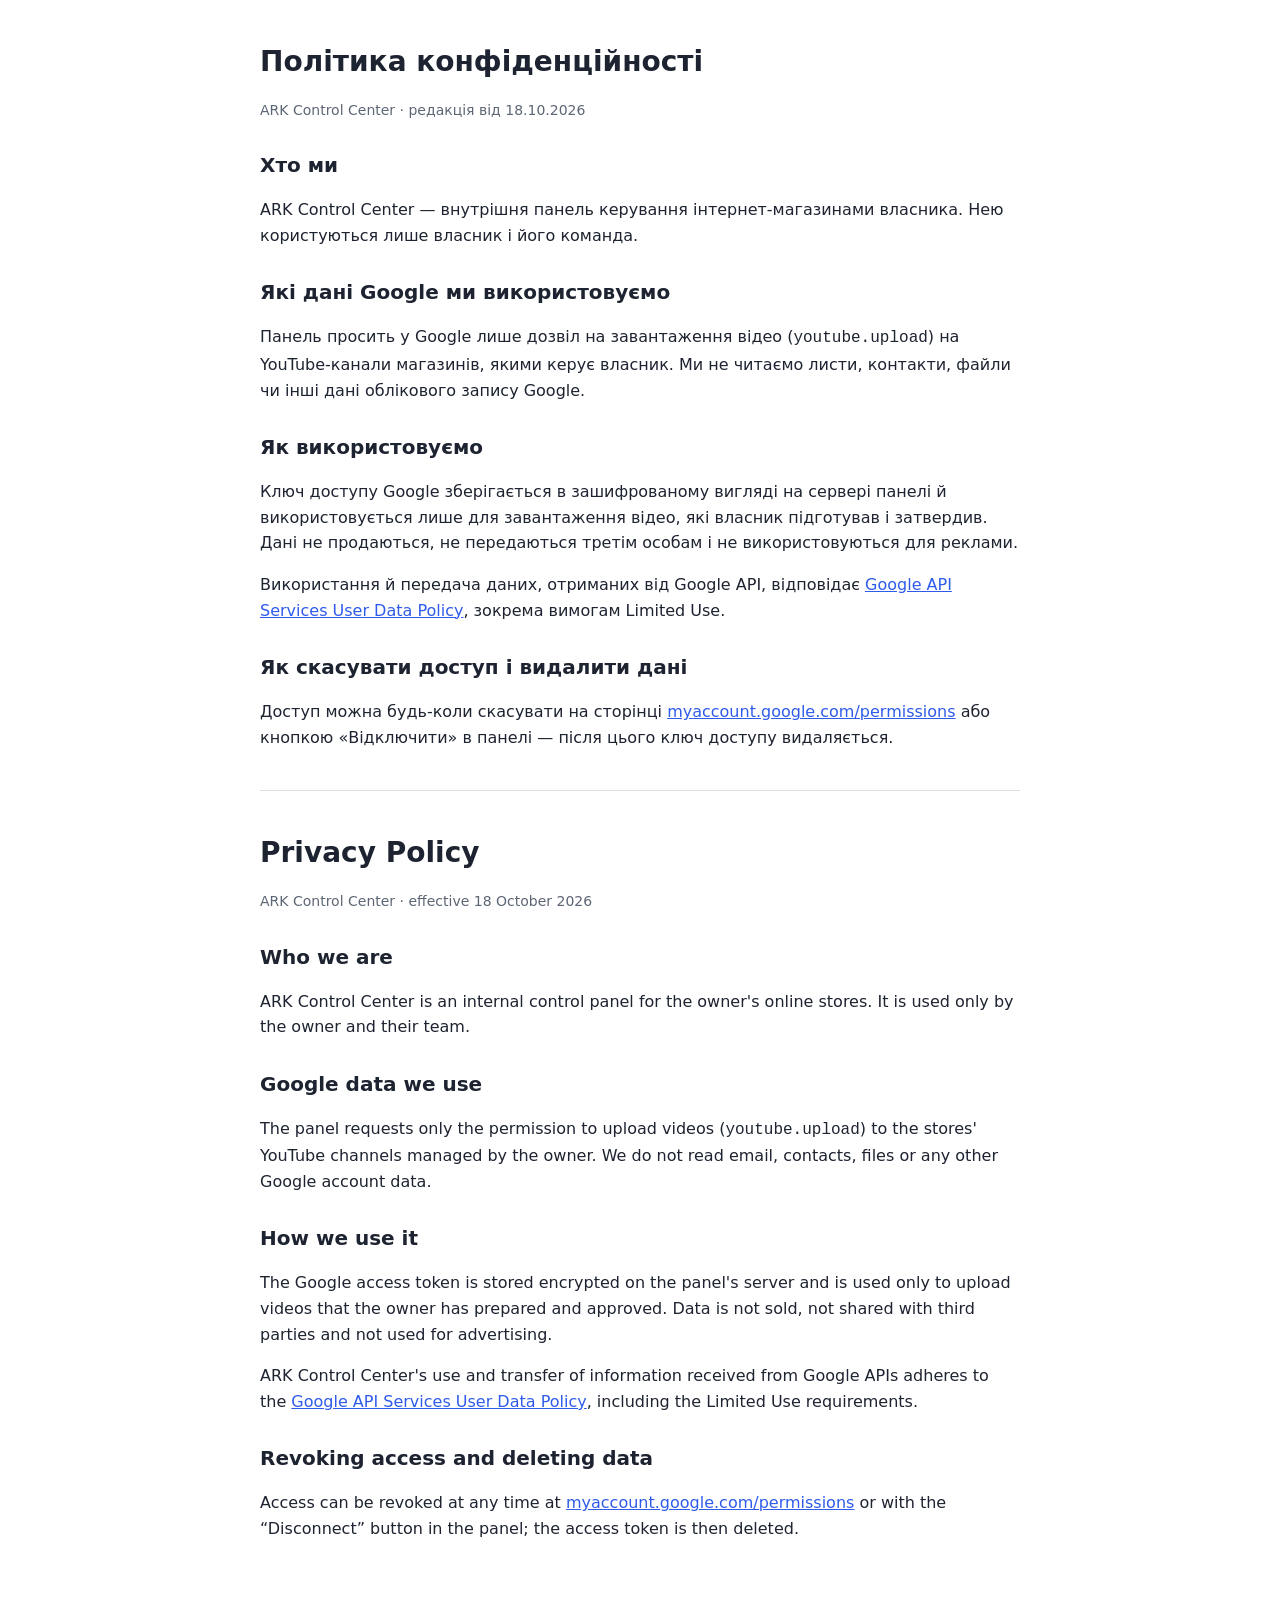
==== privacy.html @ fe8866d7 "Головна сторінка й політика конфіденційності ARK Control Center" ====
<!doctype html>
<html lang="uk">
<head>
<meta charset="utf-8"><meta name="viewport" content="width=device-width, initial-scale=1">
<title>Privacy Policy</title>
<link rel="stylesheet" href="style.css">
</head>
<body><main>
<h1>Політика конфіденційності</h1>
<p class="muted">ARK Control Center · редакція від 18.10.2026</p>
<h2>Хто ми</h2>
<p>ARK Control Center — внутрішня панель керування інтернет-магазинами власника. Нею користуються лише власник і його команда.</p>
<h2>Які дані Google ми використовуємо</h2>
<p>Панель просить у Google лише дозвіл на завантаження відео (<code>youtube.upload</code>) на YouTube-канали магазинів, якими керує власник. Ми не читаємо листи, контакти, файли чи інші дані облікового запису Google.</p>
<h2>Як використовуємо</h2>
<p>Ключ доступу Google зберігається в зашифрованому вигляді на сервері панелі й використовується лише для завантаження відео, які власник підготував і затвердив. Дані не продаються, не передаються третім особам і не використовуються для реклами.</p>
<p>Використання й передача даних, отриманих від Google API, відповідає <a href="https://developers.google.com/terms/api-services-user-data-policy">Google API Services User Data Policy</a>, зокрема вимогам Limited Use.</p>
<h2>Як скасувати доступ і видалити дані</h2>
<p>Доступ можна будь-коли скасувати на сторінці <a href="https://myaccount.google.com/permissions">myaccount.google.com/permissions</a> або кнопкою «Відключити» в панелі — після цього ключ доступу видаляється.</p>
<hr>
<h1 lang="en">Privacy Policy</h1>
<p class="muted" lang="en">ARK Control Center · effective 18 October 2026</p>
<h2 lang="en">Who we are</h2>
<p lang="en">ARK Control Center is an internal control panel for the owner's online stores. It is used only by the owner and their team.</p>
<h2 lang="en">Google data we use</h2>
<p lang="en">The panel requests only the permission to upload videos (<code>youtube.upload</code>) to the stores' YouTube channels managed by the owner. We do not read email, contacts, files or any other Google account data.</p>
<h2 lang="en">How we use it</h2>
<p lang="en">The Google access token is stored encrypted on the panel's server and is used only to upload videos that the owner has prepared and approved. Data is not sold, not shared with third parties and not used for advertising.</p>
<p lang="en">ARK Control Center's use and transfer of information received from Google APIs adheres to the <a href="https://developers.google.com/terms/api-services-user-data-policy">Google API Services User Data Policy</a>, including the Limited Use requirements.</p>
<h2 lang="en">Revoking access and deleting data</h2>
<p lang="en">Access can be revoked at any time at <a href="https://myaccount.google.com/permissions">myaccount.google.com/permissions</a> or with the “Disconnect” button in the panel; the access token is then deleted.</p>
</main></body>
</html>
---- style.css ----
:root { color-scheme: light dark; --bg: #fff; --text: #1d2330; --muted: #5d6675; --accent: #2f5bea; }
@media (prefers-color-scheme: dark) { :root { --bg: #111418; --text: #e6e9ef; --muted: #9aa3b2; --accent: #7f9cff; } }
body { margin: 0; background: var(--bg); color: var(--text); font: 16px/1.6 system-ui, -apple-system, "Segoe UI", Roboto, sans-serif; }
main { max-width: 760px; margin: 0 auto; padding: 40px 16px 64px; }
h1 { font-size: 28px; margin: 0 0 8px; } h2 { font-size: 20px; margin: 28px 0 8px; }
.muted { color: var(--muted); font-size: 14px; } a { color: var(--accent); }
hr { border: 0; border-top: 1px solid rgba(127,127,127,.25); margin: 40px 0; }
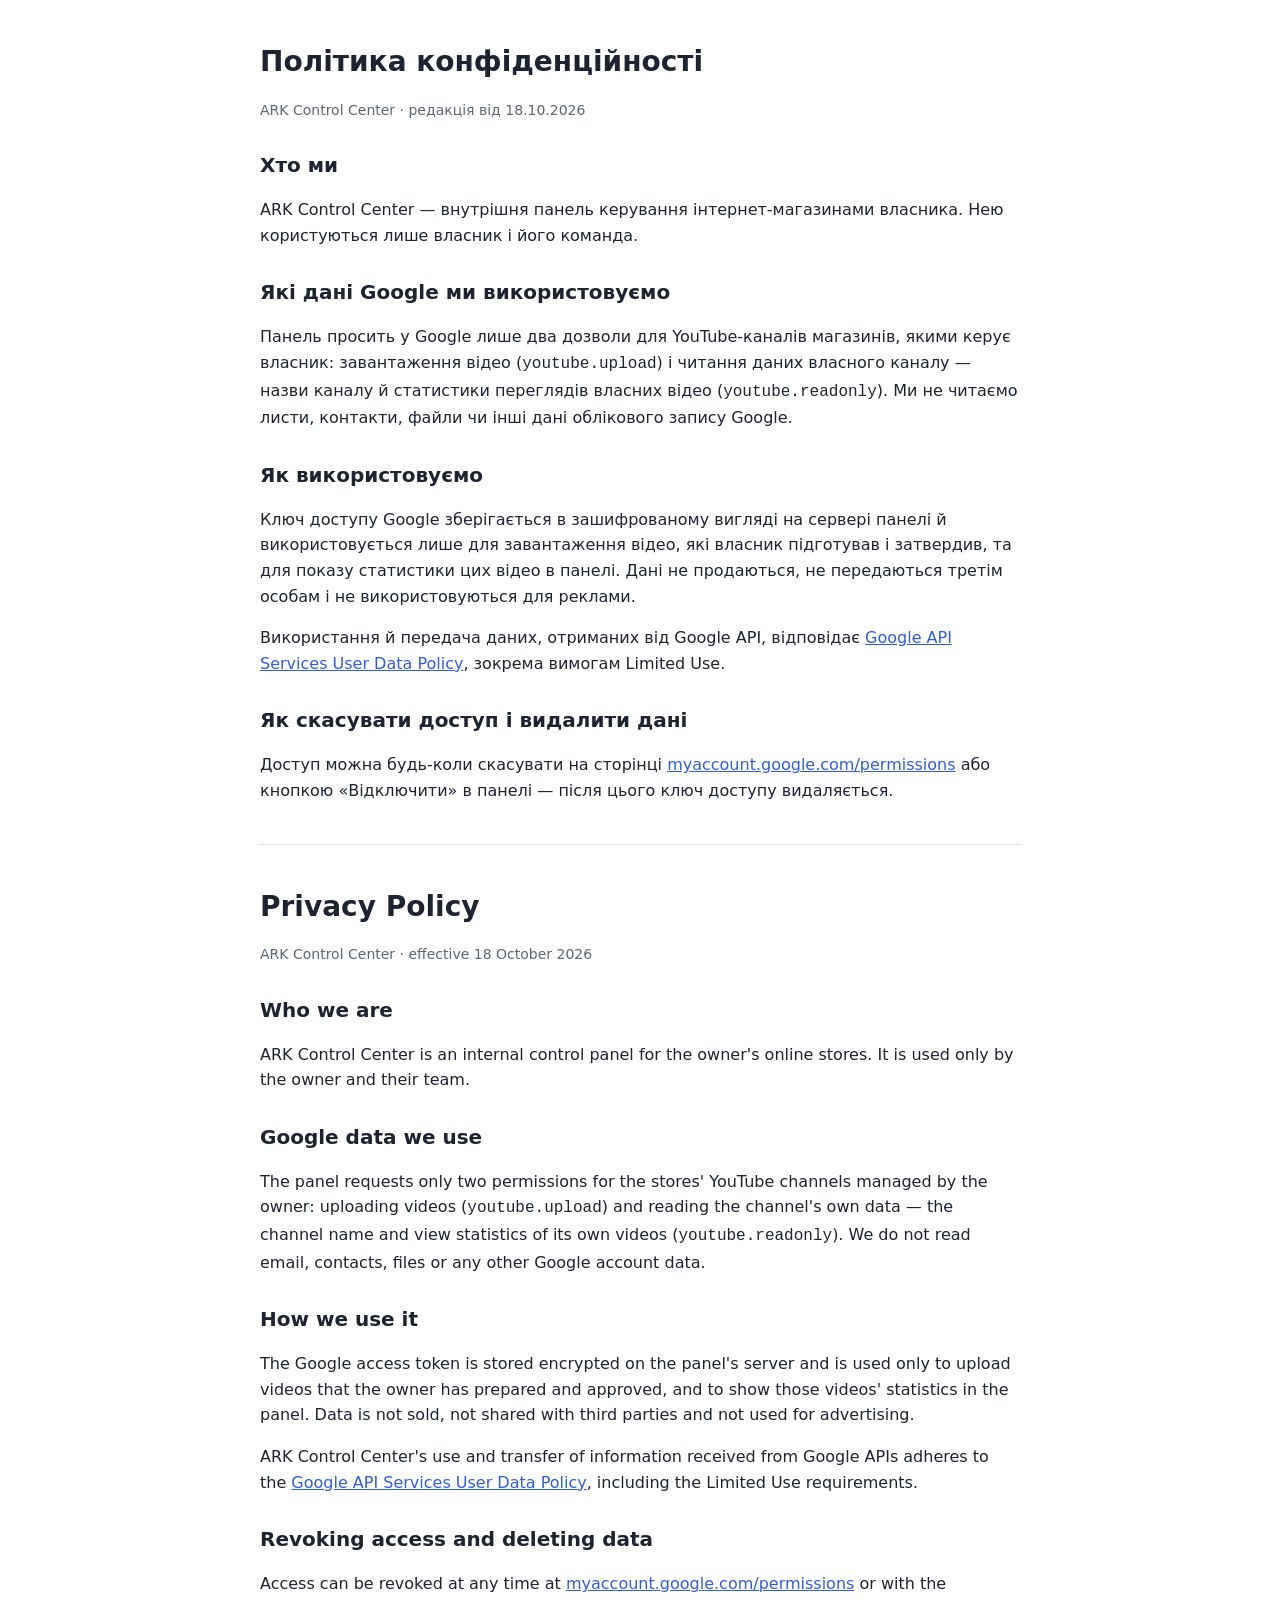
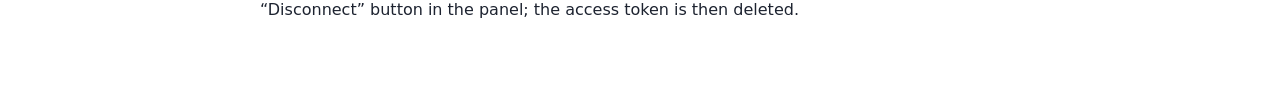
==== commit 69bf89fa: "Політика: дозвіл на читання даних власного каналу (статистика відео)" ====
--- a/privacy.html
+++ b/privacy.html
@@ -11,9 +11,9 @@
 <h2>Хто ми</h2>
 <p>ARK Control Center — внутрішня панель керування інтернет-магазинами власника. Нею користуються лише власник і його команда.</p>
 <h2>Які дані Google ми використовуємо</h2>
-<p>Панель просить у Google лише дозвіл на завантаження відео (<code>youtube.upload</code>) на YouTube-канали магазинів, якими керує власник. Ми не читаємо листи, контакти, файли чи інші дані облікового запису Google.</p>
+<p>Панель просить у Google лише два дозволи для YouTube-каналів магазинів, якими керує власник: завантаження відео (<code>youtube.upload</code>) і читання даних власного каналу — назви каналу й статистики переглядів власних відео (<code>youtube.readonly</code>). Ми не читаємо листи, контакти, файли чи інші дані облікового запису Google.</p>
 <h2>Як використовуємо</h2>
-<p>Ключ доступу Google зберігається в зашифрованому вигляді на сервері панелі й використовується лише для завантаження відео, які власник підготував і затвердив. Дані не продаються, не передаються третім особам і не використовуються для реклами.</p>
+<p>Ключ доступу Google зберігається в зашифрованому вигляді на сервері панелі й використовується лише для завантаження відео, які власник підготував і затвердив, та для показу статистики цих відео в панелі. Дані не продаються, не передаються третім особам і не використовуються для реклами.</p>
 <p>Використання й передача даних, отриманих від Google API, відповідає <a href="https://developers.google.com/terms/api-services-user-data-policy">Google API Services User Data Policy</a>, зокрема вимогам Limited Use.</p>
 <h2>Як скасувати доступ і видалити дані</h2>
 <p>Доступ можна будь-коли скасувати на сторінці <a href="https://myaccount.google.com/permissions">myaccount.google.com/permissions</a> або кнопкою «Відключити» в панелі — після цього ключ доступу видаляється.</p>
@@ -23,9 +23,9 @@
 <h2 lang="en">Who we are</h2>
 <p lang="en">ARK Control Center is an internal control panel for the owner's online stores. It is used only by the owner and their team.</p>
 <h2 lang="en">Google data we use</h2>
-<p lang="en">The panel requests only the permission to upload videos (<code>youtube.upload</code>) to the stores' YouTube channels managed by the owner. We do not read email, contacts, files or any other Google account data.</p>
+<p lang="en">The panel requests only two permissions for the stores' YouTube channels managed by the owner: uploading videos (<code>youtube.upload</code>) and reading the channel's own data — the channel name and view statistics of its own videos (<code>youtube.readonly</code>). We do not read email, contacts, files or any other Google account data.</p>
 <h2 lang="en">How we use it</h2>
-<p lang="en">The Google access token is stored encrypted on the panel's server and is used only to upload videos that the owner has prepared and approved. Data is not sold, not shared with third parties and not used for advertising.</p>
+<p lang="en">The Google access token is stored encrypted on the panel's server and is used only to upload videos that the owner has prepared and approved, and to show those videos' statistics in the panel. Data is not sold, not shared with third parties and not used for advertising.</p>
 <p lang="en">ARK Control Center's use and transfer of information received from Google APIs adheres to the <a href="https://developers.google.com/terms/api-services-user-data-policy">Google API Services User Data Policy</a>, including the Limited Use requirements.</p>
 <h2 lang="en">Revoking access and deleting data</h2>
 <p lang="en">Access can be revoked at any time at <a href="https://myaccount.google.com/permissions">myaccount.google.com/permissions</a> or with the “Disconnect” button in the panel; the access token is then deleted.</p>
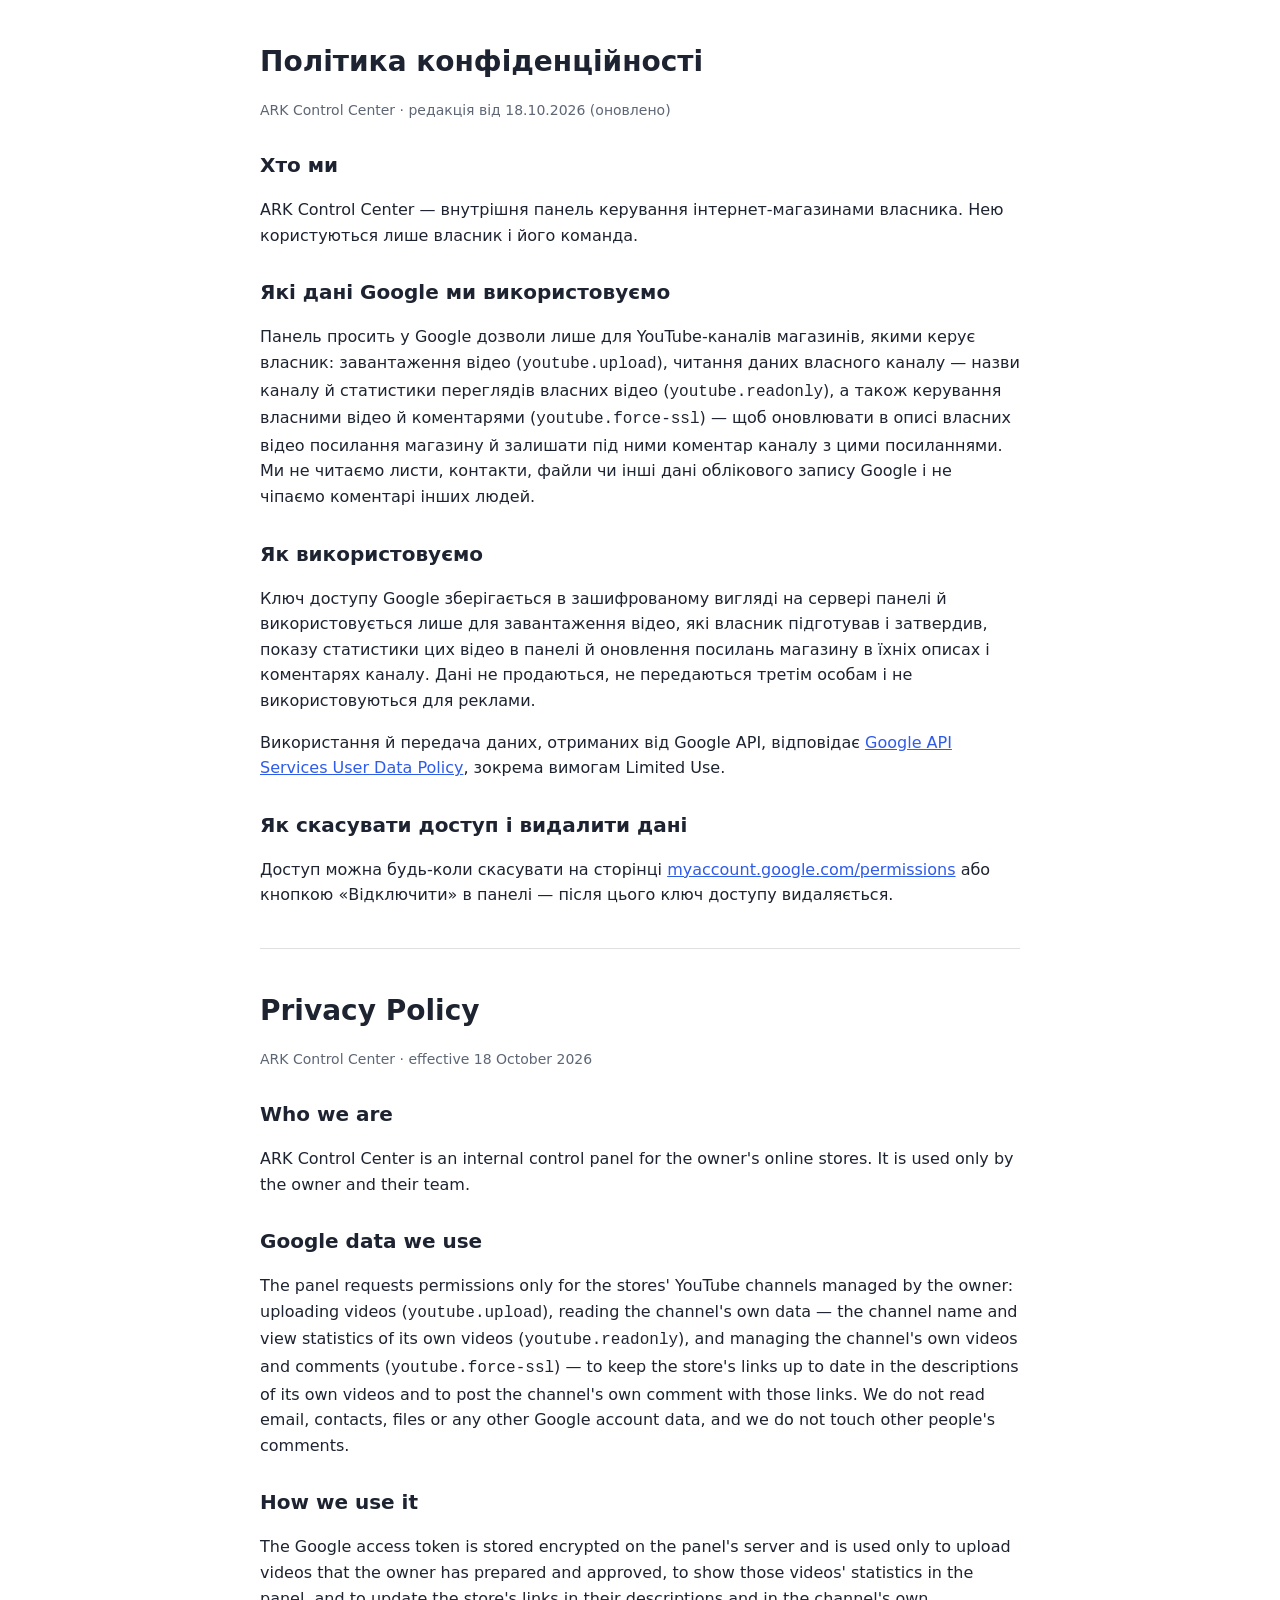
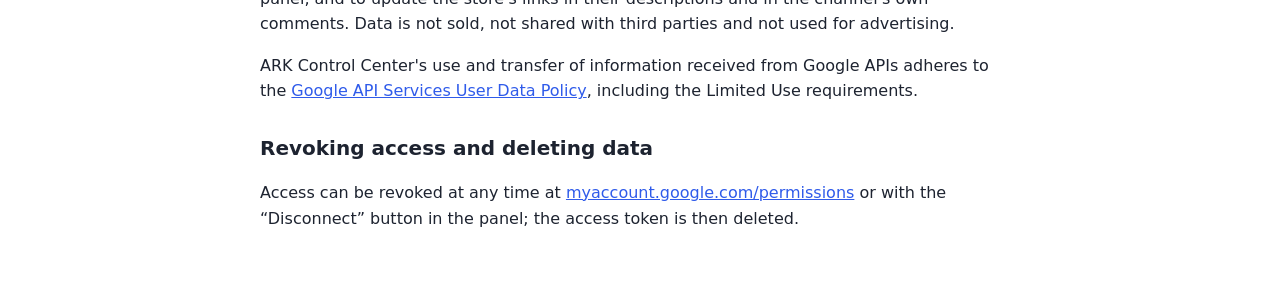
==== commit 67018be0: "Політика: керування описами й коментарями власних відео (посилання магазину)" ====
--- a/privacy.html
+++ b/privacy.html
@@ -7,13 +7,13 @@
 </head>
 <body><main>
 <h1>Політика конфіденційності</h1>
-<p class="muted">ARK Control Center · редакція від 18.10.2026</p>
+<p class="muted">ARK Control Center · редакція від 18.10.2026 (оновлено)</p>
 <h2>Хто ми</h2>
 <p>ARK Control Center — внутрішня панель керування інтернет-магазинами власника. Нею користуються лише власник і його команда.</p>
 <h2>Які дані Google ми використовуємо</h2>
-<p>Панель просить у Google лише два дозволи для YouTube-каналів магазинів, якими керує власник: завантаження відео (<code>youtube.upload</code>) і читання даних власного каналу — назви каналу й статистики переглядів власних відео (<code>youtube.readonly</code>). Ми не читаємо листи, контакти, файли чи інші дані облікового запису Google.</p>
+<p>Панель просить у Google дозволи лише для YouTube-каналів магазинів, якими керує власник: завантаження відео (<code>youtube.upload</code>), читання даних власного каналу — назви каналу й статистики переглядів власних відео (<code>youtube.readonly</code>), а також керування власними відео й коментарями (<code>youtube.force-ssl</code>) — щоб оновлювати в описі власних відео посилання магазину й залишати під ними коментар каналу з цими посиланнями. Ми не читаємо листи, контакти, файли чи інші дані облікового запису Google і не чіпаємо коментарі інших людей.</p>
 <h2>Як використовуємо</h2>
-<p>Ключ доступу Google зберігається в зашифрованому вигляді на сервері панелі й використовується лише для завантаження відео, які власник підготував і затвердив, та для показу статистики цих відео в панелі. Дані не продаються, не передаються третім особам і не використовуються для реклами.</p>
+<p>Ключ доступу Google зберігається в зашифрованому вигляді на сервері панелі й використовується лише для завантаження відео, які власник підготував і затвердив, показу статистики цих відео в панелі й оновлення посилань магазину в їхніх описах і коментарях каналу. Дані не продаються, не передаються третім особам і не використовуються для реклами.</p>
 <p>Використання й передача даних, отриманих від Google API, відповідає <a href="https://developers.google.com/terms/api-services-user-data-policy">Google API Services User Data Policy</a>, зокрема вимогам Limited Use.</p>
 <h2>Як скасувати доступ і видалити дані</h2>
 <p>Доступ можна будь-коли скасувати на сторінці <a href="https://myaccount.google.com/permissions">myaccount.google.com/permissions</a> або кнопкою «Відключити» в панелі — після цього ключ доступу видаляється.</p>
@@ -23,9 +23,9 @@
 <h2 lang="en">Who we are</h2>
 <p lang="en">ARK Control Center is an internal control panel for the owner's online stores. It is used only by the owner and their team.</p>
 <h2 lang="en">Google data we use</h2>
-<p lang="en">The panel requests only two permissions for the stores' YouTube channels managed by the owner: uploading videos (<code>youtube.upload</code>) and reading the channel's own data — the channel name and view statistics of its own videos (<code>youtube.readonly</code>). We do not read email, contacts, files or any other Google account data.</p>
+<p lang="en">The panel requests permissions only for the stores' YouTube channels managed by the owner: uploading videos (<code>youtube.upload</code>), reading the channel's own data — the channel name and view statistics of its own videos (<code>youtube.readonly</code>), and managing the channel's own videos and comments (<code>youtube.force-ssl</code>) — to keep the store's links up to date in the descriptions of its own videos and to post the channel's own comment with those links. We do not read email, contacts, files or any other Google account data, and we do not touch other people's comments.</p>
 <h2 lang="en">How we use it</h2>
-<p lang="en">The Google access token is stored encrypted on the panel's server and is used only to upload videos that the owner has prepared and approved, and to show those videos' statistics in the panel. Data is not sold, not shared with third parties and not used for advertising.</p>
+<p lang="en">The Google access token is stored encrypted on the panel's server and is used only to upload videos that the owner has prepared and approved, to show those videos' statistics in the panel, and to update the store's links in their descriptions and in the channel's own comments. Data is not sold, not shared with third parties and not used for advertising.</p>
 <p lang="en">ARK Control Center's use and transfer of information received from Google APIs adheres to the <a href="https://developers.google.com/terms/api-services-user-data-policy">Google API Services User Data Policy</a>, including the Limited Use requirements.</p>
 <h2 lang="en">Revoking access and deleting data</h2>
 <p lang="en">Access can be revoked at any time at <a href="https://myaccount.google.com/permissions">myaccount.google.com/permissions</a> or with the “Disconnect” button in the panel; the access token is then deleted.</p>
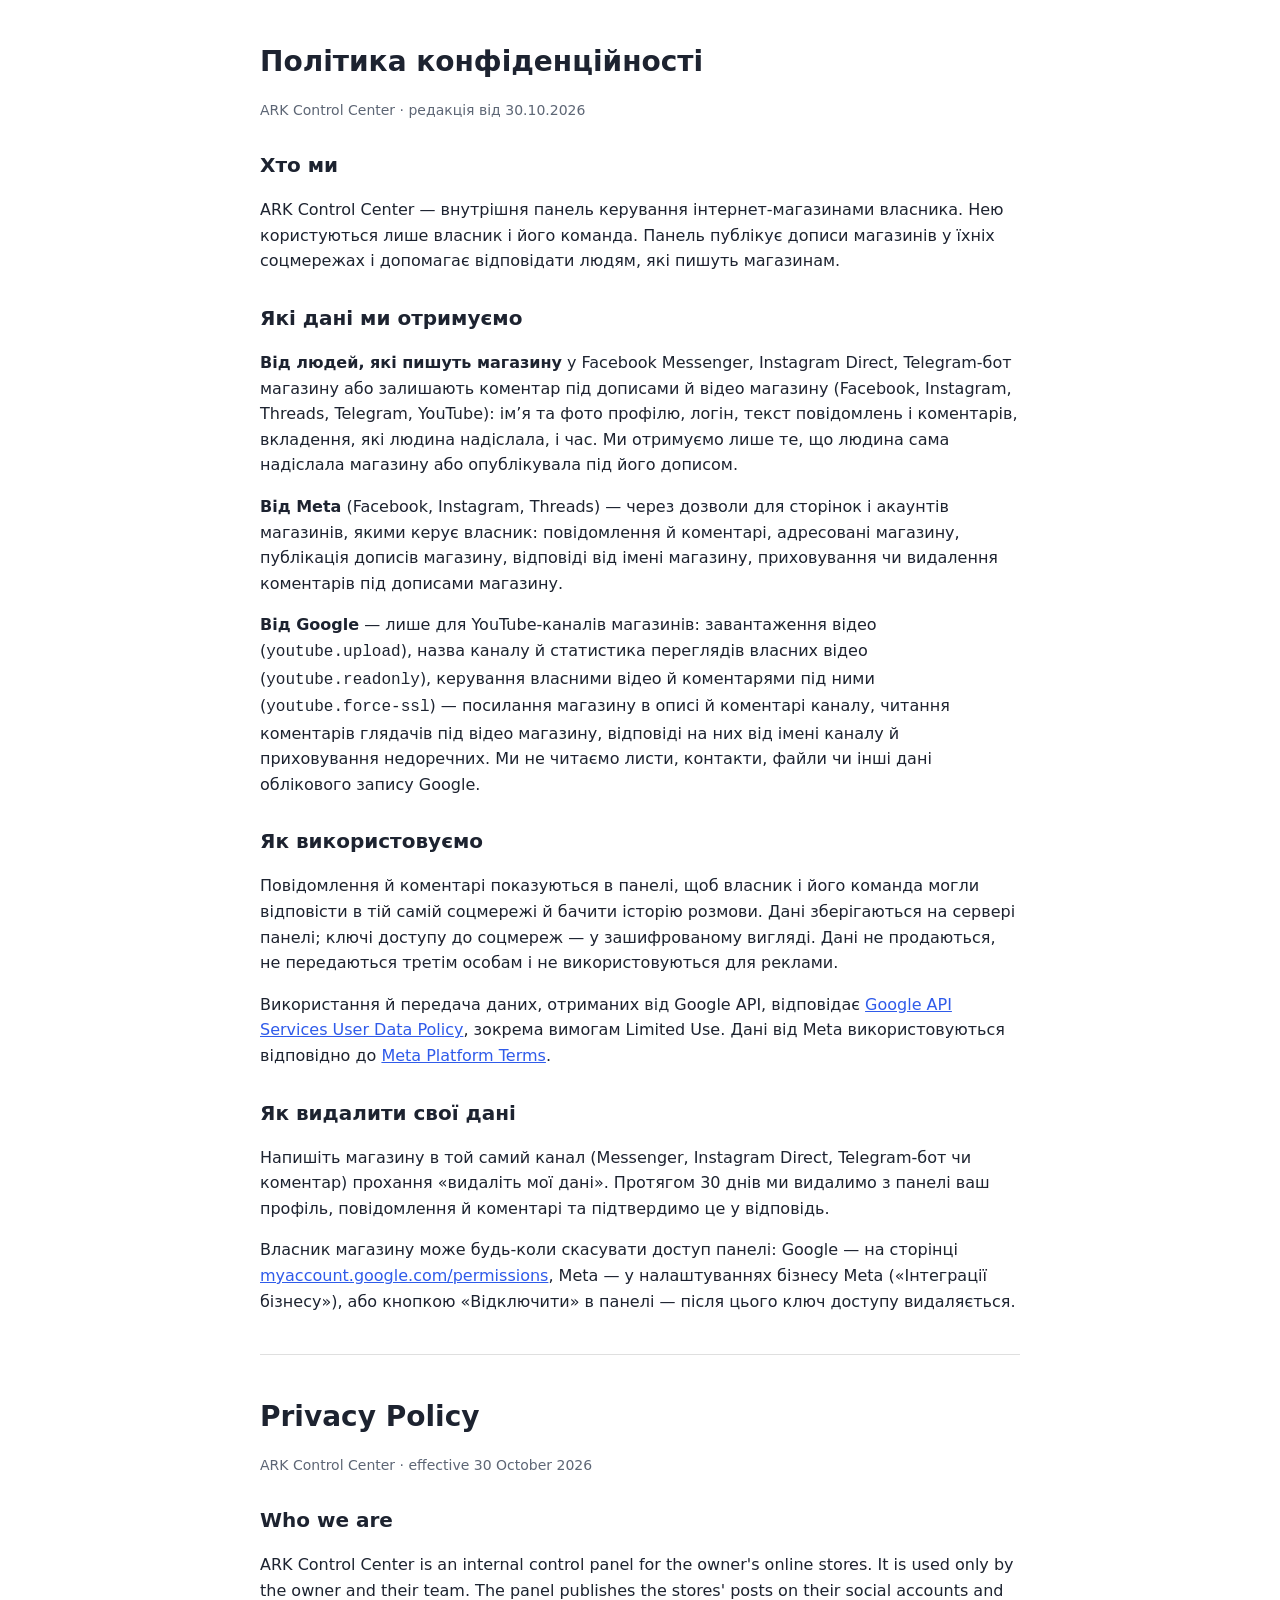
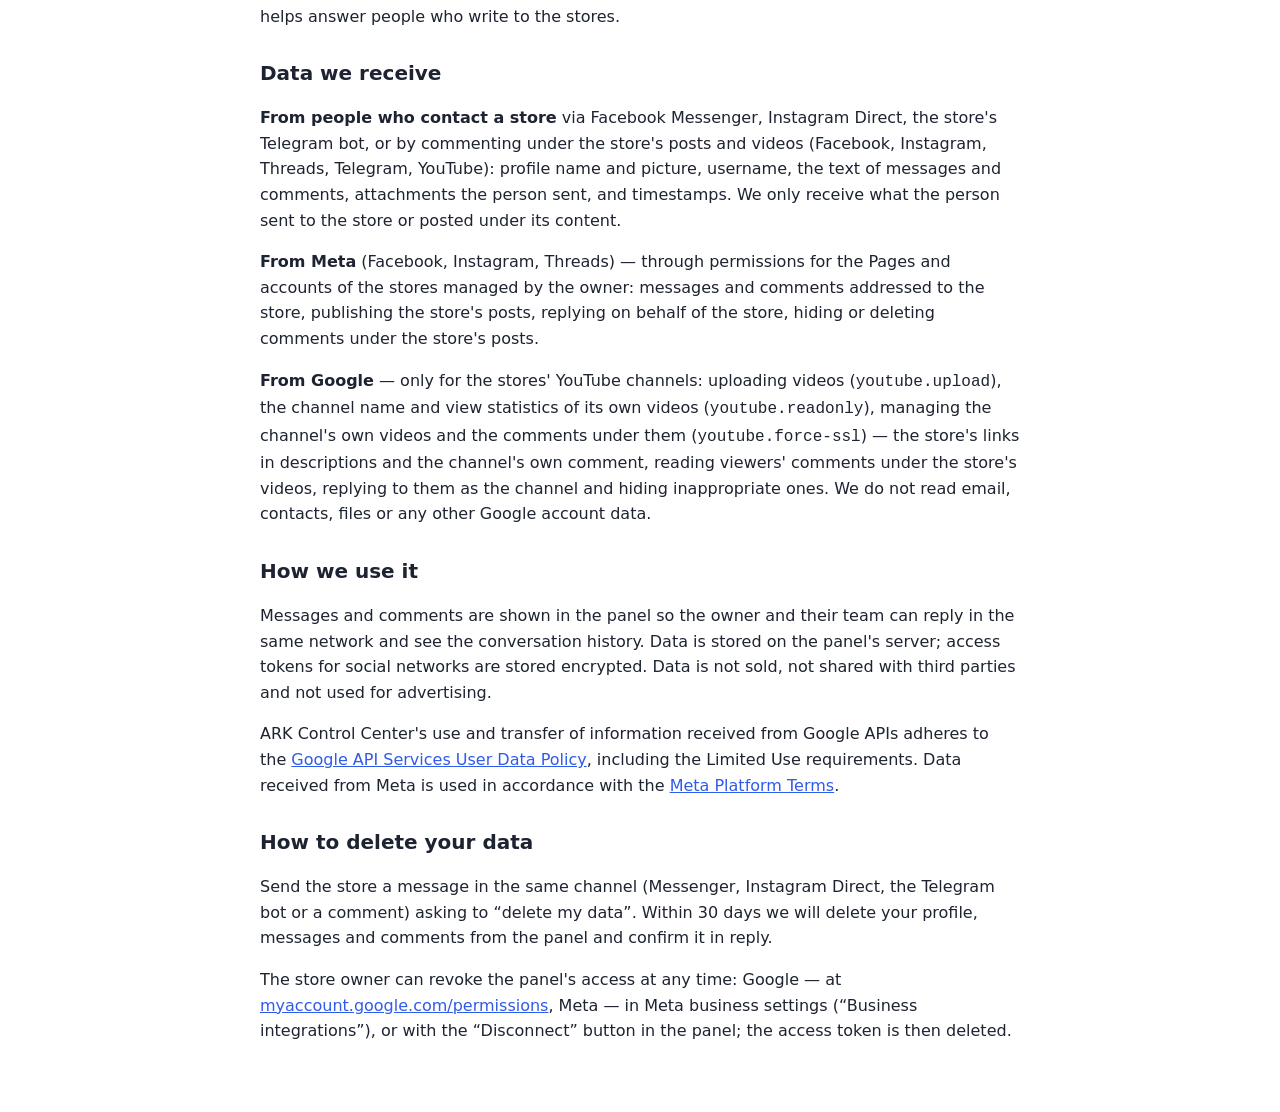
==== commit fed3031f: "Політика конфіденційності: Meta (Messenger, Instagram, коментарі), YouTube-коментарі глядачів, як ви" ====
--- a/privacy.html
+++ b/privacy.html
@@ -7,27 +7,33 @@
 </head>
 <body><main>
 <h1>Політика конфіденційності</h1>
-<p class="muted">ARK Control Center · редакція від 18.10.2026 (оновлено)</p>
+<p class="muted">ARK Control Center · редакція від 30.10.2026</p>
 <h2>Хто ми</h2>
-<p>ARK Control Center — внутрішня панель керування інтернет-магазинами власника. Нею користуються лише власник і його команда.</p>
-<h2>Які дані Google ми використовуємо</h2>
-<p>Панель просить у Google дозволи лише для YouTube-каналів магазинів, якими керує власник: завантаження відео (<code>youtube.upload</code>), читання даних власного каналу — назви каналу й статистики переглядів власних відео (<code>youtube.readonly</code>), а також керування власними відео й коментарями (<code>youtube.force-ssl</code>) — щоб оновлювати в описі власних відео посилання магазину й залишати під ними коментар каналу з цими посиланнями. Ми не читаємо листи, контакти, файли чи інші дані облікового запису Google і не чіпаємо коментарі інших людей.</p>
+<p>ARK Control Center — внутрішня панель керування інтернет-магазинами власника. Нею користуються лише власник і його команда. Панель публікує дописи магазинів у їхніх соцмережах і допомагає відповідати людям, які пишуть магазинам.</p>
+<h2>Які дані ми отримуємо</h2>
+<p><b>Від людей, які пишуть магазину</b> у Facebook Messenger, Instagram Direct, Telegram-бот магазину або залишають коментар під дописами й відео магазину (Facebook, Instagram, Threads, Telegram, YouTube): ім’я та фото профілю, логін, текст повідомлень і коментарів, вкладення, які людина надіслала, і час. Ми отримуємо лише те, що людина сама надіслала магазину або опублікувала під його дописом.</p>
+<p><b>Від Meta</b> (Facebook, Instagram, Threads) — через дозволи для сторінок і акаунтів магазинів, якими керує власник: повідомлення й коментарі, адресовані магазину, публікація дописів магазину, відповіді від імені магазину, приховування чи видалення коментарів під дописами магазину.</p>
+<p><b>Від Google</b> — лише для YouTube-каналів магазинів: завантаження відео (<code>youtube.upload</code>), назва каналу й статистика переглядів власних відео (<code>youtube.readonly</code>), керування власними відео й коментарями під ними (<code>youtube.force-ssl</code>) — посилання магазину в описі й коментарі каналу, читання коментарів глядачів під відео магазину, відповіді на них від імені каналу й приховування недоречних. Ми не читаємо листи, контакти, файли чи інші дані облікового запису Google.</p>
 <h2>Як використовуємо</h2>
-<p>Ключ доступу Google зберігається в зашифрованому вигляді на сервері панелі й використовується лише для завантаження відео, які власник підготував і затвердив, показу статистики цих відео в панелі й оновлення посилань магазину в їхніх описах і коментарях каналу. Дані не продаються, не передаються третім особам і не використовуються для реклами.</p>
-<p>Використання й передача даних, отриманих від Google API, відповідає <a href="https://developers.google.com/terms/api-services-user-data-policy">Google API Services User Data Policy</a>, зокрема вимогам Limited Use.</p>
-<h2>Як скасувати доступ і видалити дані</h2>
-<p>Доступ можна будь-коли скасувати на сторінці <a href="https://myaccount.google.com/permissions">myaccount.google.com/permissions</a> або кнопкою «Відключити» в панелі — після цього ключ доступу видаляється.</p>
+<p>Повідомлення й коментарі показуються в панелі, щоб власник і його команда могли відповісти в тій самій соцмережі й бачити історію розмови. Дані зберігаються на сервері панелі; ключі доступу до соцмереж — у зашифрованому вигляді. Дані не продаються, не передаються третім особам і не використовуються для реклами.</p>
+<p>Використання й передача даних, отриманих від Google API, відповідає <a href="https://developers.google.com/terms/api-services-user-data-policy">Google API Services User Data Policy</a>, зокрема вимогам Limited Use. Дані від Meta використовуються відповідно до <a href="https://developers.facebook.com/terms/">Meta Platform Terms</a>.</p>
+<h2 id="data-deletion">Як видалити свої дані</h2>
+<p>Напишіть магазину в той самий канал (Messenger, Instagram Direct, Telegram-бот чи коментар) прохання «видаліть мої дані». Протягом 30 днів ми видалимо з панелі ваш профіль, повідомлення й коментарі та підтвердимо це у відповідь.</p>
+<p>Власник магазину може будь-коли скасувати доступ панелі: Google — на сторінці <a href="https://myaccount.google.com/permissions">myaccount.google.com/permissions</a>, Meta — у налаштуваннях бізнесу Meta («Інтеграції бізнесу»), або кнопкою «Відключити» в панелі — після цього ключ доступу видаляється.</p>
 <hr>
 <h1 lang="en">Privacy Policy</h1>
-<p class="muted" lang="en">ARK Control Center · effective 18 October 2026</p>
+<p class="muted" lang="en">ARK Control Center · effective 30 October 2026</p>
 <h2 lang="en">Who we are</h2>
-<p lang="en">ARK Control Center is an internal control panel for the owner's online stores. It is used only by the owner and their team.</p>
-<h2 lang="en">Google data we use</h2>
-<p lang="en">The panel requests permissions only for the stores' YouTube channels managed by the owner: uploading videos (<code>youtube.upload</code>), reading the channel's own data — the channel name and view statistics of its own videos (<code>youtube.readonly</code>), and managing the channel's own videos and comments (<code>youtube.force-ssl</code>) — to keep the store's links up to date in the descriptions of its own videos and to post the channel's own comment with those links. We do not read email, contacts, files or any other Google account data, and we do not touch other people's comments.</p>
+<p lang="en">ARK Control Center is an internal control panel for the owner's online stores. It is used only by the owner and their team. The panel publishes the stores' posts on their social accounts and helps answer people who write to the stores.</p>
+<h2 lang="en">Data we receive</h2>
+<p lang="en"><b>From people who contact a store</b> via Facebook Messenger, Instagram Direct, the store's Telegram bot, or by commenting under the store's posts and videos (Facebook, Instagram, Threads, Telegram, YouTube): profile name and picture, username, the text of messages and comments, attachments the person sent, and timestamps. We only receive what the person sent to the store or posted under its content.</p>
+<p lang="en"><b>From Meta</b> (Facebook, Instagram, Threads) — through permissions for the Pages and accounts of the stores managed by the owner: messages and comments addressed to the store, publishing the store's posts, replying on behalf of the store, hiding or deleting comments under the store's posts.</p>
+<p lang="en"><b>From Google</b> — only for the stores' YouTube channels: uploading videos (<code>youtube.upload</code>), the channel name and view statistics of its own videos (<code>youtube.readonly</code>), managing the channel's own videos and the comments under them (<code>youtube.force-ssl</code>) — the store's links in descriptions and the channel's own comment, reading viewers' comments under the store's videos, replying to them as the channel and hiding inappropriate ones. We do not read email, contacts, files or any other Google account data.</p>
 <h2 lang="en">How we use it</h2>
-<p lang="en">The Google access token is stored encrypted on the panel's server and is used only to upload videos that the owner has prepared and approved, to show those videos' statistics in the panel, and to update the store's links in their descriptions and in the channel's own comments. Data is not sold, not shared with third parties and not used for advertising.</p>
-<p lang="en">ARK Control Center's use and transfer of information received from Google APIs adheres to the <a href="https://developers.google.com/terms/api-services-user-data-policy">Google API Services User Data Policy</a>, including the Limited Use requirements.</p>
-<h2 lang="en">Revoking access and deleting data</h2>
-<p lang="en">Access can be revoked at any time at <a href="https://myaccount.google.com/permissions">myaccount.google.com/permissions</a> or with the “Disconnect” button in the panel; the access token is then deleted.</p>
+<p lang="en">Messages and comments are shown in the panel so the owner and their team can reply in the same network and see the conversation history. Data is stored on the panel's server; access tokens for social networks are stored encrypted. Data is not sold, not shared with third parties and not used for advertising.</p>
+<p lang="en">ARK Control Center's use and transfer of information received from Google APIs adheres to the <a href="https://developers.google.com/terms/api-services-user-data-policy">Google API Services User Data Policy</a>, including the Limited Use requirements. Data received from Meta is used in accordance with the <a href="https://developers.facebook.com/terms/">Meta Platform Terms</a>.</p>
+<h2 lang="en" id="data-deletion-en">How to delete your data</h2>
+<p lang="en">Send the store a message in the same channel (Messenger, Instagram Direct, the Telegram bot or a comment) asking to “delete my data”. Within 30 days we will delete your profile, messages and comments from the panel and confirm it in reply.</p>
+<p lang="en">The store owner can revoke the panel's access at any time: Google — at <a href="https://myaccount.google.com/permissions">myaccount.google.com/permissions</a>, Meta — in Meta business settings (“Business integrations”), or with the “Disconnect” button in the panel; the access token is then deleted.</p>
 </main></body>
 </html>
